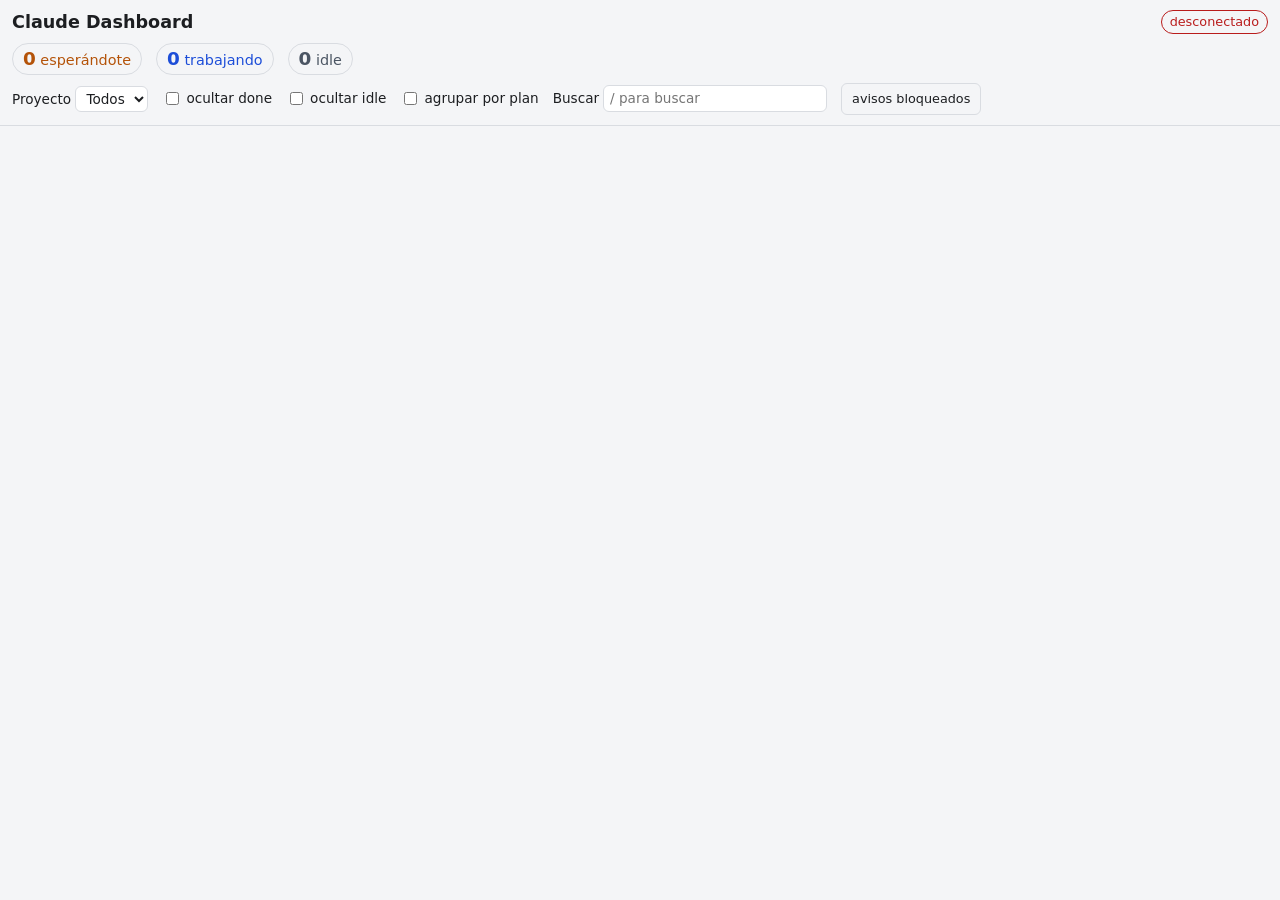
==== web/index.html @ 47f9d38d "feat(web): pregunta, errores, avance del plan, favicon con número, contadores filtro y rama" ====
<!doctype html>
<html lang="es">
<head>
  <meta charset="utf-8">
  <meta name="viewport" content="width=device-width, initial-scale=1">
  <meta name="color-scheme" content="light dark">
  <title>Claude Dashboard</title>
  <link rel="icon" href="data:image/svg+xml,%3Csvg xmlns=%27http://www.w3.org/2000/svg%27 viewBox=%270 0 16 16%27%3E%3Ccircle cx=%278%27 cy=%278%27 r=%277%27 fill=%27%23d97757%27/%3E%3C/svg%3E">
  <link rel="stylesheet" href="app.css">
</head>
<body>
  <header class="top">
    <div class="top-row">
      <h1>Claude Dashboard</h1>
      <span id="conn" class="conn conn-off" role="status" aria-live="polite">conectando…</span>
    </div>
    <div class="counters" aria-label="Resumen">
      <button type="button" id="c-waiting" class="counter c-waiting" aria-pressed="false" title="Filtrar por este estado"><b id="n-waiting">0</b> esperándote</button>
      <button type="button" id="c-busy" class="counter c-busy" aria-pressed="false" title="Filtrar por este estado"><b id="n-busy">0</b> trabajando</button>
      <button type="button" id="c-idle" class="counter c-idle" aria-pressed="false" title="Filtrar por este estado"><b id="n-idle">0</b> idle</button>
    </div>
    <div class="filters">
      <label>Proyecto
        <select id="f-project"><option value="">Todos</option></select>
      </label>
      <label class="check"><input type="checkbox" id="f-done"> ocultar done</label>
      <label class="check"><input type="checkbox" id="f-idle"> ocultar idle</label>
      <label class="check"><input type="checkbox" id="f-group"> agrupar por plan</label>
      <label class="search">Buscar
        <input type="search" id="f-search" placeholder="/ para buscar" autocomplete="off" spellcheck="false">
      </label>
      <button type="button" id="btn-notify" aria-pressed="false">activar avisos</button>
    </div>
  </header>
  <main>
    <p id="empty" class="empty" hidden>No hay sesiones para mostrar.</p>
    <section id="grid" class="grid" aria-label="Sesiones"></section>
  </main>
  <div id="timeline" class="overlay" hidden>
    <div class="panel" role="dialog" aria-modal="true" aria-labelledby="timeline-title">
      <div class="panel-head">
        <h2 id="timeline-title"></h2>
        <button type="button" id="timeline-close" aria-label="Cerrar (Esc)">✕</button>
      </div>
      <div id="timeline-body" class="panel-body"></div>
    </div>
  </div>
  <div id="phone" class="overlay" hidden>
    <div class="panel" role="dialog" aria-modal="true" aria-labelledby="phone-title">
      <div class="panel-head">
        <h2 id="phone-title">Abrir en el teléfono</h2>
        <button type="button" id="phone-close" aria-label="Cerrar (Esc)">✕</button>
      </div>
      <div id="phone-body" class="panel-body phone-body"></div>
    </div>
  </div>
  <script src="vendor/qrcode.js"></script>
  <script src="app.js"></script>
</body>
</html>
---- web/app.css ----
:root {
  --bg: #f4f5f7;
  --card: #ffffff;
  --fg: #1c1e21;
  --muted: #5f6672;
  --border: #d9dce1;
  --waiting: #b45309;
  --waiting-bg: #fef3c7;
  --busy: #1d4ed8;
  --busy-bg: #dbeafe;
  --idle: #4b5563;
  --idle-bg: #e5e7eb;
  --done: #166534;
  --done-bg: #dcfce7;
  --ok: #166534;
  --bad: #b91c1c;
}

@media (prefers-color-scheme: dark) {
  :root {
    --bg: #121418;
    --card: #1c1f26;
    --fg: #e6e8eb;
    --muted: #9aa2af;
    --border: #2f343e;
    --waiting: #fcd34d;
    --waiting-bg: #422006;
    --busy: #93c5fd;
    --busy-bg: #172554;
    --idle: #cbd5e1;
    --idle-bg: #2b303a;
    --done: #86efac;
    --done-bg: #052e16;
    --ok: #86efac;
    --bad: #fca5a5;
  }
}

* { box-sizing: border-box; }

body {
  margin: 0;
  background: var(--bg);
  color: var(--fg);
  font: 15px/1.4 system-ui, -apple-system, "Segoe UI", Roboto, sans-serif;
}

.top {
  position: sticky;
  top: 0;
  z-index: 1;
  padding: 10px 12px;
  background: var(--bg);
  border-bottom: 1px solid var(--border);
}

.top-row {
  display: flex;
  align-items: center;
  justify-content: space-between;
  gap: 8px;
}

h1 { margin: 0; font-size: 1.1rem; }

.conn {
  font-size: 0.8rem;
  padding: 2px 8px;
  border-radius: 999px;
  border: 1px solid currentColor;
}
.conn-on { color: var(--ok); }
.conn-off { color: var(--bad); }

.counters {
  display: flex;
  flex-wrap: wrap;
  gap: 6px 14px;
  margin: 8px 0;
  font-size: 0.9rem;
}
.counter b { font-size: 1.15rem; }
.c-waiting { color: var(--waiting); }
.c-busy { color: var(--busy); }
.c-idle { color: var(--idle); }

.filters {
  display: flex;
  flex-wrap: wrap;
  align-items: center;
  gap: 8px 14px;
  font-size: 0.85rem;
}
.filters select {
  font: inherit;
  color: var(--fg);
  background: var(--card);
  border: 1px solid var(--border);
  border-radius: 6px;
  padding: 3px 6px;
  max-width: 55vw;
}
.check { display: inline-flex; align-items: center; gap: 4px; }

main { padding: 12px; }

.empty { text-align: center; color: var(--muted); }

.grid {
  display: grid;
  grid-template-columns: repeat(auto-fill, minmax(min(100%, 320px), 1fr));
  gap: 12px;
}

.card {
  background: var(--card);
  border: 1px solid var(--border);
  border-left-width: 5px;
  border-radius: 8px;
  padding: 10px 12px;
  min-width: 0;
  display: flex;
  flex-direction: column;
  gap: 6px;
}
.card.s-waiting, .card.s-blocked { border-left-color: var(--waiting); }
.card.s-busy { border-left-color: var(--busy); }
.card.s-idle { border-left-color: var(--idle); }
.card.s-done { border-left-color: var(--done); }

.card-head {
  display: flex;
  align-items: flex-start;
  justify-content: space-between;
  gap: 8px;
}

.title {
  font-weight: 600;
  overflow-wrap: anywhere;
}

.badge {
  flex: none;
  font-size: 0.75rem;
  font-weight: 600;
  padding: 2px 8px;
  border-radius: 999px;
  white-space: nowrap;
}
.badge.s-waiting, .badge.s-blocked { color: var(--waiting); background: var(--waiting-bg); }
.badge.s-busy { color: var(--busy); background: var(--busy-bg); }
.badge.s-idle { color: var(--idle); background: var(--idle-bg); }
.badge.s-done { color: var(--done); background: var(--done-bg); }

.meta {
  display: flex;
  flex-wrap: wrap;
  gap: 2px 10px;
  font-size: 0.8rem;
  color: var(--muted);
}
.meta span { overflow-wrap: anywhere; }

.waiting-for {
  font-size: 0.85rem;
  font-weight: 600;
  color: var(--waiting);
}

.prompt {
  margin: 0;
  font-size: 0.9rem;
  overflow-wrap: anywhere;
  white-space: pre-wrap;
  display: -webkit-box;
  -webkit-line-clamp: 2;
  line-clamp: 2;
  -webkit-box-orient: vertical;
  overflow: hidden;
  cursor: pointer;
}
.prompt.open {
  display: block;
  -webkit-line-clamp: unset;
  line-clamp: unset;
  max-height: 40vh;
  overflow: auto;
}

.action {
  font-size: 0.8rem;
  color: var(--muted);
  font-family: ui-monospace, SFMono-Regular, Menlo, Consolas, monospace;
  overflow-wrap: anywhere;
}

.card-foot {
  display: flex;
  gap: 8px;
  margin-top: auto;
}

button {
  font: inherit;
  font-size: 0.8rem;
  color: var(--fg);
  background: transparent;
  border: 1px solid var(--border);
  border-radius: 6px;
  padding: 4px 10px;
  cursor: pointer;
  min-height: 32px;
}
button:hover { background: var(--idle-bg); }
button:focus-visible, select:focus-visible, input:focus-visible {
  outline: 2px solid var(--busy);
  outline-offset: 1px;
}

@media (max-width: 400px) {
  main { padding: 8px; }
  .top { padding: 8px; }
}

/* ---- PLAN-002 ---- */
:root { --stale: #92400e; --stale-bg: #ffedd5; --overlay: rgba(0, 0, 0, 0.5); }
@media (prefers-color-scheme: dark) {
  :root { --stale: #fdba74; --stale-bg: #431407; --overlay: rgba(0, 0, 0, 0.7); }
}

.badge.stale { align-self: flex-start; color: var(--stale); background: var(--stale-bg); white-space: normal; }
.orq {
  font-size: 0.8rem;
  font-weight: 600;
  color: var(--busy);
  overflow-wrap: anywhere;
}
.tokens {
  font-size: 0.8rem;
  color: var(--muted);
  overflow-wrap: anywhere;
}
.card { cursor: pointer; }

.groups { display: flex; flex-direction: column; gap: 16px; }
.group-head {
  display: flex;
  flex-wrap: wrap;
  align-items: baseline;
  gap: 4px 10px;
  margin: 0 0 8px;
  font-size: 1rem;
}
.group-count { font-size: 0.8rem; font-weight: 400; color: var(--muted); }

.overlay {
  position: fixed;
  inset: 0;
  z-index: 10;
  display: flex;
  justify-content: center;
  align-items: flex-start;
  padding: 5vh 8px;
  background: var(--overlay);
}
.overlay[hidden] { display: none; }
.panel {
  width: 100%;
  max-width: 720px;
  max-height: 90vh;
  display: flex;
  flex-direction: column;
  background: var(--card);
  border: 1px solid var(--border);
  border-radius: 8px;
  min-width: 0;
}
.panel-head {
  display: flex;
  justify-content: space-between;
  align-items: flex-start;
  gap: 8px;
  padding: 10px 12px;
  border-bottom: 1px solid var(--border);
}
.panel-head h2 { margin: 0; font-size: 1rem; overflow-wrap: anywhere; }
.panel-body { padding: 10px 12px; overflow: auto; }
.events { list-style: none; margin: 0; padding: 0; display: flex; flex-direction: column; gap: 8px; }
.ev { display: flex; flex-wrap: wrap; gap: 2px 8px; font-size: 0.85rem; min-width: 0; }
.ev-at, .ev-kind { color: var(--muted); font-size: 0.75rem; }
.ev-kind { text-transform: uppercase; letter-spacing: 0.03em; }
.ev-text { flex-basis: 100%; white-space: pre-wrap; overflow-wrap: anywhere; max-height: 30vh; overflow: auto; }
.ev-tool .ev-text { font-family: ui-monospace, SFMono-Regular, Menlo, Consolas, monospace; font-size: 0.8rem; }
.ev-prompt .ev-text { font-weight: 600; }

/* ---- PLAN-003 ---- */
:root { --warn: #b91c1c; --warn-bg: #fee2e2; }
@media (prefers-color-scheme: dark) {
  :root { --warn: #fca5a5; --warn-bg: #450a0a; }
}
.context { font-size: 0.8rem; color: var(--muted); overflow-wrap: anywhere; }
.context.warn { color: var(--warn); background: var(--warn-bg); font-weight: 600; padding: 2px 8px; border-radius: 6px; }
.badge.rate { align-self: flex-start; color: var(--warn); background: var(--warn-bg); }
.group-tokens { font-size: 0.8rem; font-weight: 400; color: var(--muted); }
.old-done { margin-top: 12px; min-width: 0; }
.old-toggle { width: 100%; text-align: left; white-space: normal; margin-bottom: 8px; }
.search { display: inline-flex; align-items: center; gap: 4px; }
.search input {
  font: inherit;
  color: var(--fg);
  background: var(--card);
  border: 1px solid var(--border);
  border-radius: 6px;
  padding: 3px 6px;
  width: 14rem;
  max-width: 55vw;
}

/* ---- PLAN-004 ---- */
.remote-hint, .resume-warn { font-size: 0.8rem; color: var(--muted); overflow-wrap: anywhere; }
.card-foot { flex-wrap: wrap; }
.phone-body { display: flex; flex-direction: column; align-items: center; gap: 10px; min-width: 0; }
/* el QR necesita fondo claro siempre (también en modo oscuro) para que lo lea la cámara */
.qr { background: #ffffff; width: min(100%, 320px); height: auto; aspect-ratio: 1; image-rendering: pixelated; border-radius: 4px; }
.phone-help { margin: 0; font-size: 0.85rem; color: var(--muted); text-align: center; }
.phone-link { max-width: 100%; overflow-wrap: anywhere; text-align: center; color: var(--busy); font-size: 0.85rem; }

/* ---- PLAN-005 ---- */
button.counter {
  font-size: 0.9rem;
  padding: 2px 10px;
  border-radius: 999px;
  background: transparent;
}
button.counter[aria-pressed="true"] { background: var(--idle-bg); border-color: currentColor; font-weight: 700; }
.branch {
  font-family: ui-monospace, SFMono-Regular, Menlo, Consolas, monospace;
  font-size: 0.75rem;
  color: var(--muted);
  overflow: hidden;
  text-overflow: ellipsis;
  white-space: nowrap;
  max-width: 100%;
}
.badge.errors { align-self: flex-start; color: var(--warn); background: var(--warn-bg); white-space: normal; }
.ask { display: flex; flex-wrap: wrap; gap: 2px 6px; font-size: 0.85rem; overflow-wrap: anywhere; min-width: 0; }
.ask-label { font-weight: 600; }
.ask-text { white-space: pre-wrap; max-height: 12em; overflow: auto; min-width: 0; }
.ask-big { color: var(--waiting); background: var(--waiting-bg); padding: 6px 8px; border-radius: 6px; font-size: 0.9rem; }
.ask-small { color: var(--muted); font-size: 0.8rem; }
.ask-small .ask-text { max-height: 4.5em; }
.ask-more { font-weight: 600; flex-basis: 100%; }
.progress { height: 8px; border-radius: 999px; background: var(--idle-bg); overflow: hidden; margin: 0 0 10px; }
.progress-fill { height: 100%; background: var(--done); }
.group-head { overflow-wrap: anywhere; }
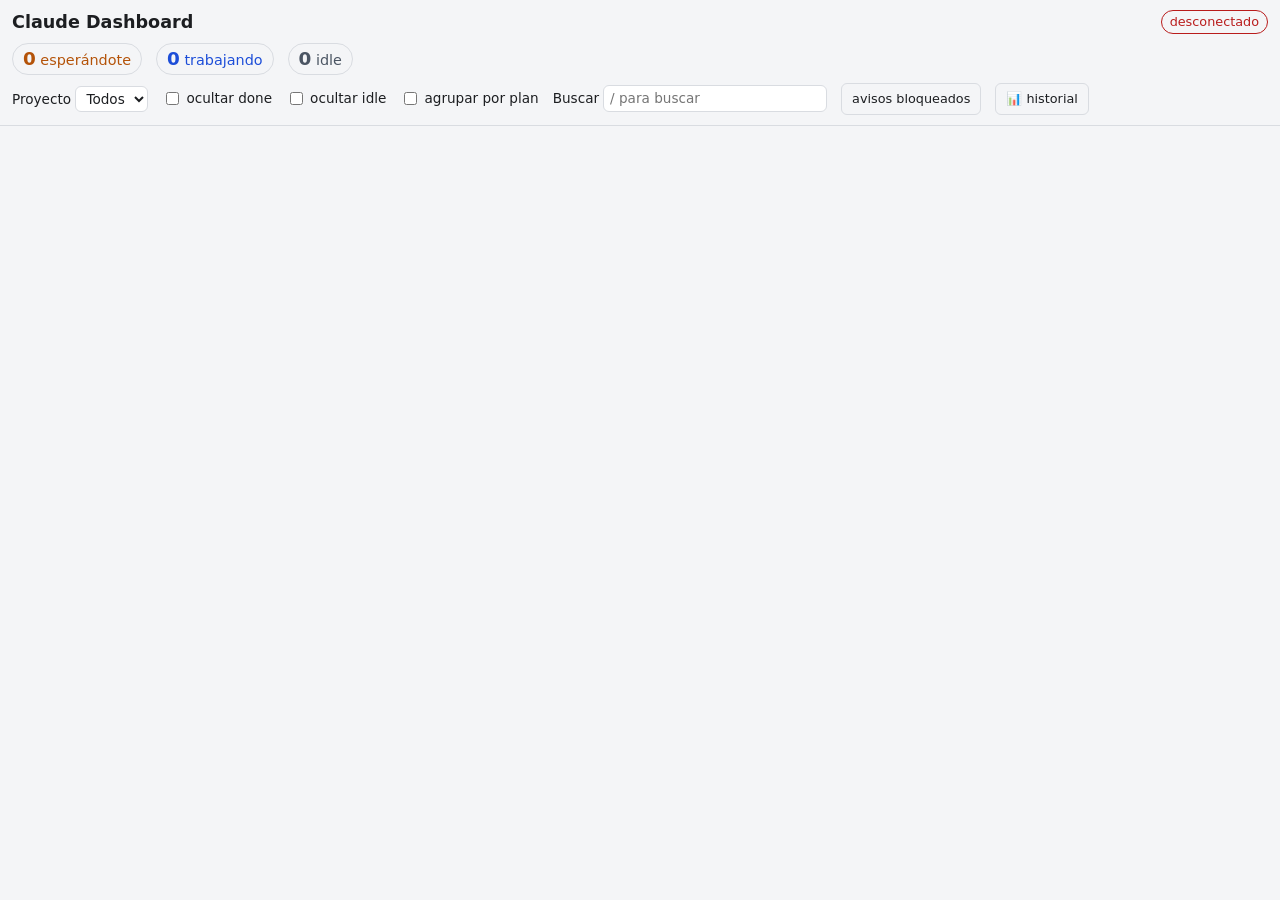
==== commit ccd27d5b: "feat(web): panel de historial de tokens por día y (N sin mergear) en el encabezado del plan" ====
--- a/web/index.html
+++ b/web/index.html
@@ -30,12 +30,22 @@
         <input type="search" id="f-search" placeholder="/ para buscar" autocomplete="off" spellcheck="false">
       </label>
       <button type="button" id="btn-notify" aria-pressed="false">activar avisos</button>
+      <button type="button" id="btn-history">📊 historial</button>
     </div>
   </header>
   <main>
     <p id="empty" class="empty" hidden>No hay sesiones para mostrar.</p>
     <section id="grid" class="grid" aria-label="Sesiones"></section>
   </main>
+  <div id="history" class="overlay" hidden>
+    <div class="panel" role="dialog" aria-modal="true" aria-labelledby="history-title">
+      <div class="panel-head">
+        <h2 id="history-title">Historial de tokens (30 días)</h2>
+        <button type="button" id="history-close" aria-label="Cerrar (Esc)">✕</button>
+      </div>
+      <div id="history-body" class="panel-body"></div>
+    </div>
+  </div>
   <div id="timeline" class="overlay" hidden>
     <div class="panel" role="dialog" aria-modal="true" aria-labelledby="timeline-title">
       <div class="panel-head">
--- a/web/app.css
+++ b/web/app.css
@@ -354,3 +354,24 @@
 .progress { height: 8px; border-radius: 999px; background: var(--idle-bg); overflow: hidden; margin: 0 0 10px; }
 .progress-fill { height: 100%; background: var(--done); }
 .group-head { overflow-wrap: anywhere; }
+
+/* ---- PLAN-006: historial ---- */
+.hist-chart { display: flex; align-items: stretch; gap: 2px; height: 120px; border-bottom: 1px solid var(--border); }
+.hist-bar {
+  flex: 1 1 0; min-width: 0; padding: 0; margin: 0; border: 0; background: transparent;
+  display: flex; align-items: flex-end; cursor: pointer; border-radius: 2px 2px 0 0;
+}
+.hist-fill { display: block; width: 100%; background: var(--muted); border-radius: 2px 2px 0 0; }
+.hist-bar:hover .hist-fill, .hist-bar:focus-visible .hist-fill { opacity: 0.75; }
+.hist-bar.today { border-bottom: 3px solid var(--fg); }
+.hist-bar.selected { background: var(--border); }
+.hist-bar.selected .hist-fill { background: var(--fg); }
+.hist-bar:focus-visible { outline: 2px solid currentColor; outline-offset: 1px; }
+.hist-totals { font-size: 0.85rem; overflow-wrap: anywhere; }
+.hist-tables { display: flex; flex-wrap: wrap; gap: 12px; }
+.hist-table { flex: 1 1 260px; min-width: 0; }
+.hist-table h3 { margin: 0 0 4px; font-size: 0.9rem; }
+.hist-table table { width: 100%; border-collapse: collapse; font-size: 0.8rem; table-layout: fixed; }
+.hist-table th, .hist-table td { text-align: left; padding: 2px 4px; border-bottom: 1px solid var(--border); }
+.hist-table td.num, .hist-table th:not(:first-child) { text-align: right; }
+.hist-name { overflow-wrap: anywhere; }
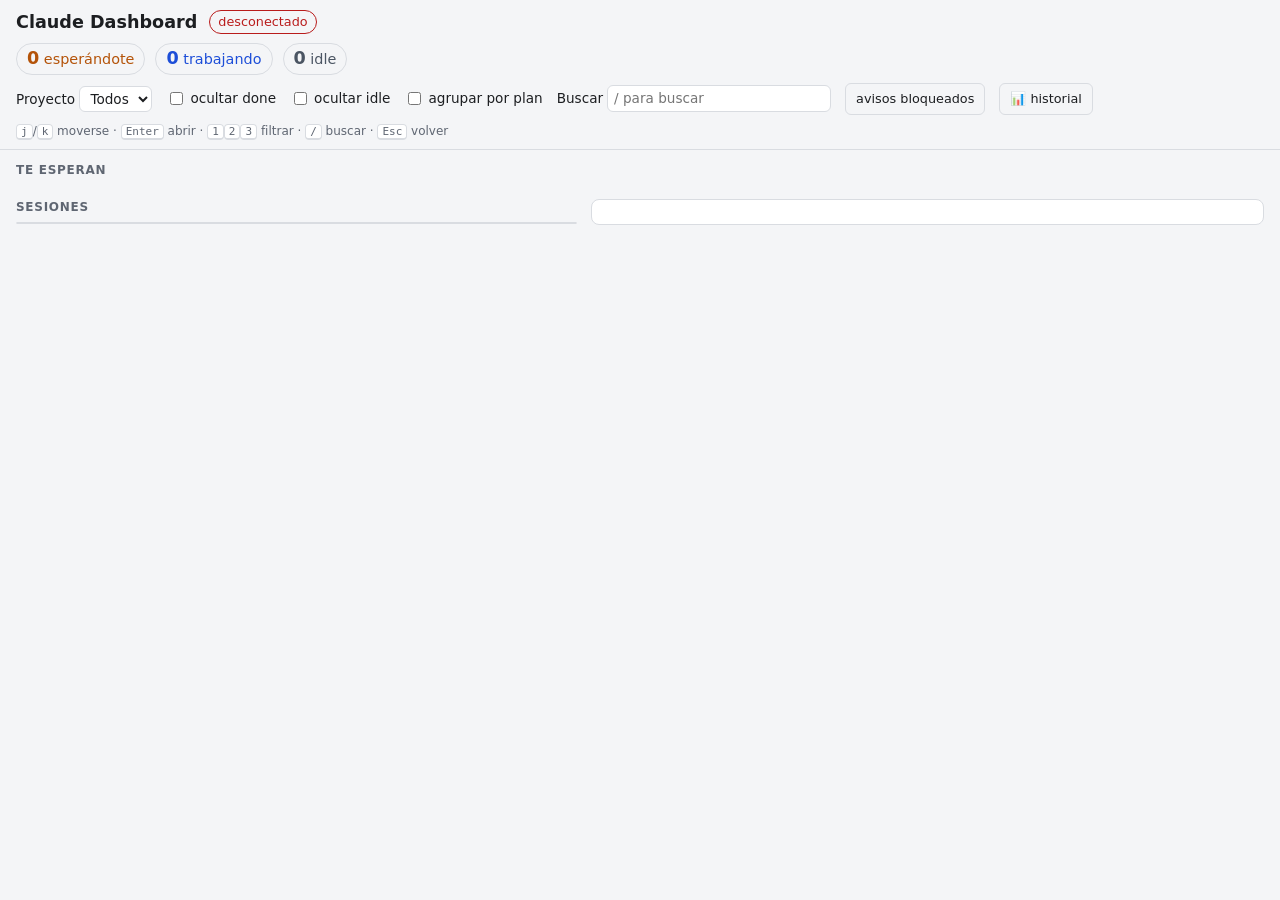
==== commit 015f794f: "feat(web): interfaz tipo bandeja con franja, lista compacta, detalle y abandonadas" ====
--- a/web/index.html
+++ b/web/index.html
@@ -15,9 +15,10 @@
       <span id="conn" class="conn conn-off" role="status" aria-live="polite">conectando…</span>
     </div>
     <div class="counters" aria-label="Resumen">
-      <button type="button" id="c-waiting" class="counter c-waiting" aria-pressed="false" title="Filtrar por este estado"><b id="n-waiting">0</b> esperándote</button>
-      <button type="button" id="c-busy" class="counter c-busy" aria-pressed="false" title="Filtrar por este estado"><b id="n-busy">0</b> trabajando</button>
-      <button type="button" id="c-idle" class="counter c-idle" aria-pressed="false" title="Filtrar por este estado"><b id="n-idle">0</b> idle</button>
+      <button type="button" id="c-waiting" class="counter c-waiting" aria-pressed="false" title="Filtrar por este estado (1)"><b id="n-waiting">0</b> esperándote</button>
+      <button type="button" id="c-busy" class="counter c-busy" aria-pressed="false" title="Filtrar por este estado (2)"><b id="n-busy">0</b> trabajando</button>
+      <button type="button" id="c-idle" class="counter c-idle" aria-pressed="false" title="Filtrar por este estado (3)"><b id="n-idle">0</b> idle</button>
+      <span id="today" class="today" hidden></span>
     </div>
     <div class="filters">
       <label>Proyecto
@@ -31,11 +32,22 @@
       </label>
       <button type="button" id="btn-notify" aria-pressed="false">activar avisos</button>
       <button type="button" id="btn-history">📊 historial</button>
+      <span class="kbd-hint"><kbd>j</kbd>/<kbd>k</kbd> moverse · <kbd>Enter</kbd> abrir · <kbd>1</kbd><kbd>2</kbd><kbd>3</kbd> filtrar · <kbd>/</kbd> buscar · <kbd>Esc</kbd> volver</span>
     </div>
   </header>
   <main>
+    <section class="inbox" aria-labelledby="inbox-title">
+      <h2 id="inbox-title">Te esperan</h2>
+      <div id="inbox-items" class="inbox-items"></div>
+    </section>
     <p id="empty" class="empty" hidden>No hay sesiones para mostrar.</p>
-    <section id="grid" class="grid" aria-label="Sesiones"></section>
+    <div class="split">
+      <section class="list" aria-labelledby="list-title">
+        <h2 id="list-title">Sesiones</h2>
+        <div id="rows" class="rows" role="listbox" aria-label="Sesiones"></div>
+      </section>
+      <aside id="detail" class="detail" aria-live="polite" aria-label="Detalle de la sesión"></aside>
+    </div>
   </main>
   <div id="history" class="overlay" hidden>
     <div class="panel" role="dialog" aria-modal="true" aria-labelledby="history-title">
@@ -46,24 +58,6 @@
       <div id="history-body" class="panel-body"></div>
     </div>
   </div>
-  <div id="timeline" class="overlay" hidden>
-    <div class="panel" role="dialog" aria-modal="true" aria-labelledby="timeline-title">
-      <div class="panel-head">
-        <h2 id="timeline-title"></h2>
-        <button type="button" id="timeline-close" aria-label="Cerrar (Esc)">✕</button>
-      </div>
-      <div id="timeline-body" class="panel-body"></div>
-    </div>
-  </div>
-  <div id="phone" class="overlay" hidden>
-    <div class="panel" role="dialog" aria-modal="true" aria-labelledby="phone-title">
-      <div class="panel-head">
-        <h2 id="phone-title">Abrir en el teléfono</h2>
-        <button type="button" id="phone-close" aria-label="Cerrar (Esc)">✕</button>
-      </div>
-      <div id="phone-body" class="panel-body phone-body"></div>
-    </div>
-  </div>
   <script src="vendor/qrcode.js"></script>
   <script src="app.js"></script>
 </body>
--- a/web/app.css
+++ b/web/app.css
@@ -4,6 +4,8 @@
   --fg: #1c1e21;
   --muted: #5f6672;
   --border: #d9dce1;
+  --hover: #eef0f4;
+  --accent: #c2410c;
   --waiting: #b45309;
   --waiting-bg: #fef3c7;
   --busy: #1d4ed8;
@@ -14,6 +16,12 @@
   --done-bg: #dcfce7;
   --ok: #166534;
   --bad: #b91c1c;
+  --warn: #b91c1c;
+  --warn-bg: #fee2e2;
+  --stale: #92400e;
+  --stale-bg: #ffedd5;
+  --overlay: rgba(0, 0, 0, 0.5);
+  --mono: ui-monospace, SFMono-Regular, Menlo, Consolas, monospace;
 }
 
 @media (prefers-color-scheme: dark) {
@@ -23,6 +31,8 @@
     --fg: #e6e8eb;
     --muted: #9aa2af;
     --border: #2f343e;
+    --hover: #242833;
+    --accent: #fb923c;
     --waiting: #fcd34d;
     --waiting-bg: #422006;
     --busy: #93c5fd;
@@ -33,6 +43,11 @@
     --done-bg: #052e16;
     --ok: #86efac;
     --bad: #fca5a5;
+    --warn: #fca5a5;
+    --warn-bg: #450a0a;
+    --stale: #fdba74;
+    --stale-bg: #431407;
+    --overlay: rgba(0, 0, 0, 0.7);
   }
 }
 
@@ -42,55 +57,31 @@
   margin: 0;
   background: var(--bg);
   color: var(--fg);
-  font: 15px/1.4 system-ui, -apple-system, "Segoe UI", Roboto, sans-serif;
-}
-
+  font: 14px/1.4 system-ui, -apple-system, "Segoe UI", Roboto, sans-serif;
+}
+
+/* ---- encabezado ---- */
 .top {
-  position: sticky;
-  top: 0;
-  z-index: 1;
-  padding: 10px 12px;
+  padding: 10px 16px;
   background: var(--bg);
   border-bottom: 1px solid var(--border);
 }
-
-.top-row {
-  display: flex;
-  align-items: center;
-  justify-content: space-between;
-  gap: 8px;
-}
-
+.top-row { display: flex; align-items: center; gap: 12px; }
 h1 { margin: 0; font-size: 1.1rem; }
-
-.conn {
-  font-size: 0.8rem;
-  padding: 2px 8px;
-  border-radius: 999px;
-  border: 1px solid currentColor;
-}
+.conn { font-size: 0.8rem; padding: 2px 8px; border-radius: 999px; border: 1px solid currentColor; }
 .conn-on { color: var(--ok); }
 .conn-off { color: var(--bad); }
 
-.counters {
-  display: flex;
-  flex-wrap: wrap;
-  gap: 6px 14px;
-  margin: 8px 0;
-  font-size: 0.9rem;
-}
-.counter b { font-size: 1.15rem; }
+.counters { display: flex; flex-wrap: wrap; align-items: center; gap: 6px 10px; margin: 8px 0; font-size: 0.9rem; }
+.counter b { font-size: 1.1rem; }
 .c-waiting { color: var(--waiting); }
 .c-busy { color: var(--busy); }
 .c-idle { color: var(--idle); }
-
-.filters {
-  display: flex;
-  flex-wrap: wrap;
-  align-items: center;
-  gap: 8px 14px;
-  font-size: 0.85rem;
-}
+.today { color: var(--muted); font-size: 0.85rem; }
+.today b { color: var(--fg); }
+.num { font-variant-numeric: tabular-nums; }
+
+.filters { display: flex; flex-wrap: wrap; align-items: center; gap: 8px 14px; font-size: 0.85rem; }
 .filters select {
   font: inherit;
   color: var(--fg);
@@ -101,105 +92,28 @@
   max-width: 55vw;
 }
 .check { display: inline-flex; align-items: center; gap: 4px; }
-
-main { padding: 12px; }
-
-.empty { text-align: center; color: var(--muted); }
-
-.grid {
-  display: grid;
-  grid-template-columns: repeat(auto-fill, minmax(min(100%, 320px), 1fr));
-  gap: 12px;
-}
-
-.card {
-  background: var(--card);
-  border: 1px solid var(--border);
-  border-left-width: 5px;
-  border-radius: 8px;
-  padding: 10px 12px;
-  min-width: 0;
-  display: flex;
-  flex-direction: column;
-  gap: 6px;
-}
-.card.s-waiting, .card.s-blocked { border-left-color: var(--waiting); }
-.card.s-busy { border-left-color: var(--busy); }
-.card.s-idle { border-left-color: var(--idle); }
-.card.s-done { border-left-color: var(--done); }
-
-.card-head {
-  display: flex;
-  align-items: flex-start;
-  justify-content: space-between;
-  gap: 8px;
-}
-
-.title {
-  font-weight: 600;
-  overflow-wrap: anywhere;
-}
-
-.badge {
-  flex: none;
-  font-size: 0.75rem;
-  font-weight: 600;
-  padding: 2px 8px;
-  border-radius: 999px;
-  white-space: nowrap;
-}
-.badge.s-waiting, .badge.s-blocked { color: var(--waiting); background: var(--waiting-bg); }
-.badge.s-busy { color: var(--busy); background: var(--busy-bg); }
-.badge.s-idle { color: var(--idle); background: var(--idle-bg); }
-.badge.s-done { color: var(--done); background: var(--done-bg); }
-
-.meta {
-  display: flex;
-  flex-wrap: wrap;
-  gap: 2px 10px;
-  font-size: 0.8rem;
+.search { display: inline-flex; align-items: center; gap: 4px; }
+.search input {
+  font: inherit;
+  color: var(--fg);
+  background: var(--card);
+  border: 1px solid var(--border);
+  border-radius: 6px;
+  padding: 3px 6px;
+  width: 14rem;
+  max-width: 55vw;
+}
+kbd {
+  font-family: var(--mono);
+  font-size: 11px;
+  border: 1px solid var(--border);
+  border-bottom-width: 2px;
+  border-radius: 4px;
+  padding: 0 4px;
+  background: var(--card);
   color: var(--muted);
 }
-.meta span { overflow-wrap: anywhere; }
-
-.waiting-for {
-  font-size: 0.85rem;
-  font-weight: 600;
-  color: var(--waiting);
-}
-
-.prompt {
-  margin: 0;
-  font-size: 0.9rem;
-  overflow-wrap: anywhere;
-  white-space: pre-wrap;
-  display: -webkit-box;
-  -webkit-line-clamp: 2;
-  line-clamp: 2;
-  -webkit-box-orient: vertical;
-  overflow: hidden;
-  cursor: pointer;
-}
-.prompt.open {
-  display: block;
-  -webkit-line-clamp: unset;
-  line-clamp: unset;
-  max-height: 40vh;
-  overflow: auto;
-}
-
-.action {
-  font-size: 0.8rem;
-  color: var(--muted);
-  font-family: ui-monospace, SFMono-Regular, Menlo, Consolas, monospace;
-  overflow-wrap: anywhere;
-}
-
-.card-foot {
-  display: flex;
-  gap: 8px;
-  margin-top: auto;
-}
+.kbd-hint { color: var(--muted); font-size: 0.75rem; }
 
 button {
   font: inherit;
@@ -212,150 +126,177 @@
   cursor: pointer;
   min-height: 32px;
 }
-button:hover { background: var(--idle-bg); }
-button:focus-visible, select:focus-visible, input:focus-visible {
-  outline: 2px solid var(--busy);
+button:hover { background: var(--hover); }
+button:focus-visible, select:focus-visible, input:focus-visible, a:focus-visible {
+  outline: 2px solid var(--accent);
   outline-offset: 1px;
 }
-
-@media (max-width: 400px) {
-  main { padding: 8px; }
-  .top { padding: 8px; }
-}
-
-/* ---- PLAN-002 ---- */
-:root { --stale: #92400e; --stale-bg: #ffedd5; --overlay: rgba(0, 0, 0, 0.5); }
-@media (prefers-color-scheme: dark) {
-  :root { --stale: #fdba74; --stale-bg: #431407; --overlay: rgba(0, 0, 0, 0.7); }
-}
-
-.badge.stale { align-self: flex-start; color: var(--stale); background: var(--stale-bg); white-space: normal; }
-.orq {
-  font-size: 0.8rem;
-  font-weight: 600;
-  color: var(--busy);
-  overflow-wrap: anywhere;
-}
-.tokens {
-  font-size: 0.8rem;
-  color: var(--muted);
-  overflow-wrap: anywhere;
-}
-.card { cursor: pointer; }
-
-.groups { display: flex; flex-direction: column; gap: 16px; }
-.group-head {
-  display: flex;
-  flex-wrap: wrap;
-  align-items: baseline;
-  gap: 4px 10px;
-  margin: 0 0 8px;
-  font-size: 1rem;
-}
-.group-count { font-size: 0.8rem; font-weight: 400; color: var(--muted); }
-
-.overlay {
-  position: fixed;
-  inset: 0;
-  z-index: 10;
-  display: flex;
-  justify-content: center;
-  align-items: flex-start;
-  padding: 5vh 8px;
-  background: var(--overlay);
-}
-.overlay[hidden] { display: none; }
-.panel {
+button.counter { font-size: 0.9rem; padding: 2px 10px; border-radius: 999px; }
+button.counter[aria-pressed="true"] { background: var(--idle-bg); border-color: currentColor; font-weight: 700; }
+
+main { padding: 12px 16px 24px; display: grid; gap: 14px; }
+.empty { text-align: center; color: var(--muted); margin: 0; }
+h2 { margin: 0 0 6px; font-size: 0.75rem; text-transform: uppercase; letter-spacing: 0.06em; color: var(--muted); font-weight: 600; }
+
+/* ---- franja "Te esperan" ---- */
+.inbox-items { display: grid; grid-template-columns: repeat(auto-fit, minmax(min(100%, 300px), 1fr)); gap: 10px; align-items: start; }
+.ask-card {
+  background: var(--card);
+  border: 1px solid var(--border);
+  border-left: 4px solid var(--waiting);
+  border-radius: 8px;
+  padding: 8px 12px;
+  display: grid;
+  gap: 4px;
+  min-width: 0;
+}
+.ask-card header { display: flex; gap: 8px; align-items: baseline; }
+.ask-card header strong { flex: 1; min-width: 0; overflow-wrap: anywhere; }
+.ask-q { background: var(--waiting-bg); color: var(--waiting); border-radius: 6px; padding: 5px 9px; overflow-wrap: anywhere; max-height: 7em; overflow: auto; }
+.ask-q .lbl { font-weight: 700; margin-right: 4px; }
+.ask-actions { display: flex; flex-wrap: wrap; gap: 6px; }
+.inbox-empty { color: var(--muted); margin: 0; padding: 4px 0; }
+.help { color: var(--muted); font-size: 0.75rem; overflow-wrap: anywhere; }
+
+/* ---- lista + detalle ---- */
+.split { display: grid; grid-template-columns: minmax(0, 5fr) minmax(0, 6fr); gap: 14px; align-items: start; }
+.list { min-width: 0; }
+.rows { background: var(--card); border: 1px solid var(--border); border-radius: 8px; overflow: hidden; }
+
+.group-h { display: grid; gap: 3px; padding: 6px 12px 5px; background: var(--bg); border-top: 1px solid var(--border); font-size: 0.75rem; color: var(--muted); overflow-wrap: anywhere; }
+.group-h:first-child { border-top: 0; }
+.group-h strong { color: var(--fg); font-size: 0.8rem; }
+.bar { height: 4px; background: var(--idle-bg); border-radius: 2px; overflow: hidden; }
+.bar > i { display: block; height: 100%; background: var(--done); }
+.bar > i.warn { background: var(--bad); }
+
+.row {
+  display: grid;
+  grid-template-columns: 10px minmax(0, 1fr) auto;
+  gap: 2px 10px;
+  align-items: start;
   width: 100%;
-  max-width: 720px;
-  max-height: 90vh;
-  display: flex;
-  flex-direction: column;
+  min-height: 0;
+  padding: 6px 12px;
+  text-align: left;
+  background: none;
+  border: 0;
+  border-top: 1px solid var(--border);
+  border-radius: 0;
+}
+.group-h + .row, .rows > .row:first-child { border-top: 0; }
+.row:hover { background: var(--hover); }
+.row[aria-selected="true"] { background: var(--hover); box-shadow: inset 3px 0 0 var(--accent); }
+.row:focus-visible { outline-offset: -2px; }
+.dot { width: 10px; height: 10px; border-radius: 50%; margin-top: 4px; }
+.d-waiting, .d-blocked { background: var(--waiting); }
+.d-busy { background: var(--busy); animation: pulse 1.6s ease-in-out infinite; }
+.d-idle { background: var(--idle-bg); border: 2px solid var(--idle); }
+.d-done { background: var(--done); }
+@keyframes pulse { 50% { opacity: 0.35; } }
+@media (prefers-reduced-motion: reduce) { .d-busy { animation: none; } }
+
+.row-main { min-width: 0; display: grid; gap: 1px; }
+.row-title { font-weight: 600; white-space: nowrap; overflow: hidden; text-overflow: ellipsis; }
+.row-sub { color: var(--muted); font-size: 0.78rem; white-space: nowrap; overflow: hidden; text-overflow: ellipsis; }
+.row-side { display: grid; justify-items: end; gap: 1px; color: var(--muted); font-size: 0.75rem; white-space: nowrap; }
+.row-st { font-weight: 600; }
+.st-waiting, .st-blocked { color: var(--waiting); }
+.st-busy { color: var(--busy); }
+.st-idle { color: var(--idle); }
+.st-done { color: var(--done); }
+.ctx { width: 54px; }
+
+.chips { display: flex; flex-wrap: wrap; gap: 4px; }
+.chip { font-size: 0.72rem; line-height: 1.5; padding: 0 6px; border-radius: 4px; background: var(--idle-bg); color: var(--idle); white-space: nowrap; max-width: 100%; overflow: hidden; text-overflow: ellipsis; }
+.chip.err { background: var(--warn-bg); color: var(--warn); font-weight: 600; }
+.chip.warn { background: var(--stale-bg); color: var(--stale); }
+
+.fold { border-top: 1px solid var(--border); }
+.fold-toggle { width: 100%; text-align: left; white-space: normal; border: 0; border-radius: 0; background: var(--bg); color: var(--muted); padding: 8px 12px; }
+.fold .row { opacity: 0.75; }
+.group-tokens { font-weight: 400; }
+
+/* ---- detalle ---- */
+.detail {
+  position: sticky;
+  top: 12px;
+  max-height: calc(100vh - 24px);
+  overflow: auto;
   background: var(--card);
   border: 1px solid var(--border);
   border-radius: 8px;
+  padding: 12px 14px;
+  display: grid;
+  gap: 10px;
   min-width: 0;
-}
-.panel-head {
-  display: flex;
-  justify-content: space-between;
-  align-items: flex-start;
-  gap: 8px;
-  padding: 10px 12px;
-  border-bottom: 1px solid var(--border);
-}
-.panel-head h2 { margin: 0; font-size: 1rem; overflow-wrap: anywhere; }
-.panel-body { padding: 10px 12px; overflow: auto; }
-.events { list-style: none; margin: 0; padding: 0; display: flex; flex-direction: column; gap: 8px; }
-.ev { display: flex; flex-wrap: wrap; gap: 2px 8px; font-size: 0.85rem; min-width: 0; }
-.ev-at, .ev-kind { color: var(--muted); font-size: 0.75rem; }
-.ev-kind { text-transform: uppercase; letter-spacing: 0.03em; }
-.ev-text { flex-basis: 100%; white-space: pre-wrap; overflow-wrap: anywhere; max-height: 30vh; overflow: auto; }
-.ev-tool .ev-text { font-family: ui-monospace, SFMono-Regular, Menlo, Consolas, monospace; font-size: 0.8rem; }
-.ev-prompt .ev-text { font-weight: 600; }
-
-/* ---- PLAN-003 ---- */
-:root { --warn: #b91c1c; --warn-bg: #fee2e2; }
-@media (prefers-color-scheme: dark) {
-  :root { --warn: #fca5a5; --warn-bg: #450a0a; }
-}
-.context { font-size: 0.8rem; color: var(--muted); overflow-wrap: anywhere; }
+  align-content: start;
+}
+.detail-head { display: flex; gap: 10px; align-items: flex-start; }
+.detail-head h3 { margin: 0; font-size: 1.05rem; flex: 1; min-width: 0; overflow-wrap: anywhere; }
+.pill { font-size: 0.75rem; font-weight: 600; border-radius: 999px; padding: 2px 9px; white-space: nowrap; }
+.pill.s-waiting, .pill.s-blocked { color: var(--waiting); background: var(--waiting-bg); }
+.pill.s-busy { color: var(--busy); background: var(--busy-bg); }
+.pill.s-idle { color: var(--idle); background: var(--idle-bg); }
+.pill.s-done { color: var(--done); background: var(--done-bg); }
+.meta { display: flex; flex-wrap: wrap; gap: 2px 10px; font-size: 0.8rem; color: var(--muted); }
+.meta span { overflow-wrap: anywhere; }
+.branch { font-family: var(--mono); font-size: 0.75rem; color: var(--muted); overflow: hidden; text-overflow: ellipsis; white-space: nowrap; max-width: 100%; }
+.orq { font-size: 0.8rem; font-weight: 600; color: var(--busy); overflow-wrap: anywhere; }
+.waiting-for { font-size: 0.85rem; font-weight: 600; color: var(--waiting); overflow-wrap: anywhere; }
+.tokens, .context { font-size: 0.8rem; color: var(--muted); overflow-wrap: anywhere; }
 .context.warn { color: var(--warn); background: var(--warn-bg); font-weight: 600; padding: 2px 8px; border-radius: 6px; }
-.badge.rate { align-self: flex-start; color: var(--warn); background: var(--warn-bg); }
-.group-tokens { font-size: 0.8rem; font-weight: 400; color: var(--muted); }
-.old-done { margin-top: 12px; min-width: 0; }
-.old-toggle { width: 100%; text-align: left; white-space: normal; margin-bottom: 8px; }
-.search { display: inline-flex; align-items: center; gap: 4px; }
-.search input {
-  font: inherit;
-  color: var(--fg);
-  background: var(--card);
-  border: 1px solid var(--border);
-  border-radius: 6px;
-  padding: 3px 6px;
-  width: 14rem;
-  max-width: 55vw;
-}
-
-/* ---- PLAN-004 ---- */
-.remote-hint, .resume-warn { font-size: 0.8rem; color: var(--muted); overflow-wrap: anywhere; }
-.card-foot { flex-wrap: wrap; }
-.phone-body { display: flex; flex-direction: column; align-items: center; gap: 10px; min-width: 0; }
-/* el QR necesita fondo claro siempre (también en modo oscuro) para que lo lea la cámara */
-.qr { background: #ffffff; width: min(100%, 320px); height: auto; aspect-ratio: 1; image-rendering: pixelated; border-radius: 4px; }
-.phone-help { margin: 0; font-size: 0.85rem; color: var(--muted); text-align: center; }
-.phone-link { max-width: 100%; overflow-wrap: anywhere; text-align: center; color: var(--busy); font-size: 0.85rem; }
-
-/* ---- PLAN-005 ---- */
-button.counter {
-  font-size: 0.9rem;
-  padding: 2px 10px;
-  border-radius: 999px;
-  background: transparent;
-}
-button.counter[aria-pressed="true"] { background: var(--idle-bg); border-color: currentColor; font-weight: 700; }
-.branch {
-  font-family: ui-monospace, SFMono-Regular, Menlo, Consolas, monospace;
-  font-size: 0.75rem;
-  color: var(--muted);
-  overflow: hidden;
-  text-overflow: ellipsis;
-  white-space: nowrap;
-  max-width: 100%;
-}
-.badge.errors { align-self: flex-start; color: var(--warn); background: var(--warn-bg); white-space: normal; }
+
 .ask { display: flex; flex-wrap: wrap; gap: 2px 6px; font-size: 0.85rem; overflow-wrap: anywhere; min-width: 0; }
 .ask-label { font-weight: 600; }
 .ask-text { white-space: pre-wrap; max-height: 12em; overflow: auto; min-width: 0; }
 .ask-big { color: var(--waiting); background: var(--waiting-bg); padding: 6px 8px; border-radius: 6px; font-size: 0.9rem; }
 .ask-small { color: var(--muted); font-size: 0.8rem; }
-.ask-small .ask-text { max-height: 4.5em; }
 .ask-more { font-weight: 600; flex-basis: 100%; }
-.progress { height: 8px; border-radius: 999px; background: var(--idle-bg); overflow: hidden; margin: 0 0 10px; }
-.progress-fill { height: 100%; background: var(--done); }
-.group-head { overflow-wrap: anywhere; }
-
-/* ---- PLAN-006: historial ---- */
+
+.prompt {
+  margin: 0;
+  font-size: 0.9rem;
+  overflow-wrap: anywhere;
+  display: -webkit-box;
+  -webkit-line-clamp: 3;
+  line-clamp: 3;
+  -webkit-box-orient: vertical;
+  overflow: hidden;
+  cursor: pointer;
+}
+.prompt.open { display: block; -webkit-line-clamp: unset; line-clamp: unset; max-height: 30vh; overflow: auto; }
+.action { font-size: 0.8rem; color: var(--muted); font-family: var(--mono); white-space: nowrap; overflow: hidden; text-overflow: ellipsis; max-width: 100%; }
+
+.section-lbl { display: block; font-size: 0.72rem; font-weight: 700; text-transform: uppercase; letter-spacing: 0.05em; color: var(--muted); margin-bottom: 4px; }
+.tl-wrap { min-width: 0; }
+.tl-wrap .events { max-height: 220px; overflow-y: auto; }
+.tl-wrap .empty { text-align: left; font-size: 0.85rem; }
+.events { list-style: none; margin: 0; padding: 0; display: flex; flex-direction: column; gap: 6px; }
+.ev { display: flex; flex-wrap: wrap; gap: 2px 8px; font-size: 0.85rem; min-width: 0; }
+.ev-at, .ev-kind { color: var(--muted); font-size: 0.75rem; }
+.ev-kind { text-transform: uppercase; letter-spacing: 0.03em; }
+.ev-text { flex-basis: 100%; white-space: pre-wrap; overflow-wrap: anywhere; max-height: 8em; overflow: auto; }
+.ev-tool .ev-text { font-family: var(--mono); font-size: 0.8rem; }
+.ev-prompt .ev-text { font-weight: 600; }
+
+.actions { display: flex; flex-wrap: wrap; gap: 6px; }
+.back { display: none; justify-self: start; }
+
+/* QR en línea: el QR necesita fondo claro siempre (también en modo oscuro) para que lo lea la cámara */
+.qr-box { display: grid; grid-template-columns: auto minmax(0, 1fr); gap: 12px; align-items: center; border: 1px dashed var(--border); border-radius: 6px; padding: 10px; }
+.qr { background: #ffffff; width: 160px; height: 160px; image-rendering: pixelated; border-radius: 4px; }
+.qr-side { display: grid; gap: 6px; justify-items: start; min-width: 0; }
+.phone-link { max-width: 100%; overflow-wrap: anywhere; color: var(--busy); font-size: 0.85rem; }
+
+/* ---- overlay: historial ---- */
+.overlay { position: fixed; inset: 0; z-index: 10; display: flex; justify-content: center; align-items: flex-start; padding: 5vh 8px; background: var(--overlay); }
+.overlay[hidden] { display: none; }
+.panel { width: 100%; max-width: 720px; max-height: 90vh; display: flex; flex-direction: column; background: var(--card); border: 1px solid var(--border); border-radius: 8px; min-width: 0; }
+.panel-head { display: flex; justify-content: space-between; align-items: flex-start; gap: 8px; padding: 10px 12px; border-bottom: 1px solid var(--border); }
+.panel-head h2 { margin: 0; font-size: 1rem; text-transform: none; letter-spacing: 0; color: var(--fg); overflow-wrap: anywhere; }
+.panel-body { padding: 10px 12px; overflow: auto; }
+
 .hist-chart { display: flex; align-items: stretch; gap: 2px; height: 120px; border-bottom: 1px solid var(--border); }
 .hist-bar {
   flex: 1 1 0; min-width: 0; padding: 0; margin: 0; border: 0; background: transparent;
@@ -375,3 +316,31 @@
 .hist-table th, .hist-table td { text-align: left; padding: 2px 4px; border-bottom: 1px solid var(--border); }
 .hist-table td.num, .hist-table th:not(:first-child) { text-align: right; }
 .hist-name { overflow-wrap: anywhere; }
+.hist-table th:first-child { width: 50%; }
+@media (max-width: 480px) {
+  /* angosto: el output ya está en la barra y en el resumen del día; el nombre necesita el lugar */
+  .hist-table th:nth-child(2), .hist-table td:nth-child(2) { display: none; }
+  .hist-table th:first-child { width: 58%; }
+}
+
+/* ---- teléfono: lista y detalle en pantallas separadas (DD-31) ---- */
+@media (max-width: 760px) {
+  .top { padding: 8px; }
+  main { padding: 8px; }
+  .split { grid-template-columns: minmax(0, 1fr); }
+  .detail { position: static; max-height: none; display: none; }
+  body.phone-detail .list, body.phone-detail .inbox, body.phone-detail .top .filters, body.phone-detail .top .counters { display: none; }
+  body.phone-detail .detail { display: grid; }
+  .back { display: inline-block; }
+  .kbd-hint, .ctx { display: none; }
+  .qr-box { grid-template-columns: minmax(0, 1fr); justify-items: center; }
+}
+
+/* franja compacta: deja lugar a la lista */
+.ask-card { grid-template-columns: minmax(0, 1fr) auto; align-items: center; gap: 2px 8px; padding: 6px 10px; }
+.ask-card header, .ask-q { grid-column: 1 / -1; }
+.ask-card .meta { overflow: hidden; white-space: nowrap; text-overflow: ellipsis; display: block; }
+.ask-q { display: -webkit-box; -webkit-line-clamp: 2; line-clamp: 2; -webkit-box-orient: vertical; overflow: hidden; max-height: none; padding: 3px 8px; }
+.ask-q .lbl { display: inline; }
+.ask-card header strong { overflow: hidden; white-space: nowrap; text-overflow: ellipsis; }
+.ask-actions button { min-height: 26px; padding: 1px 8px; }
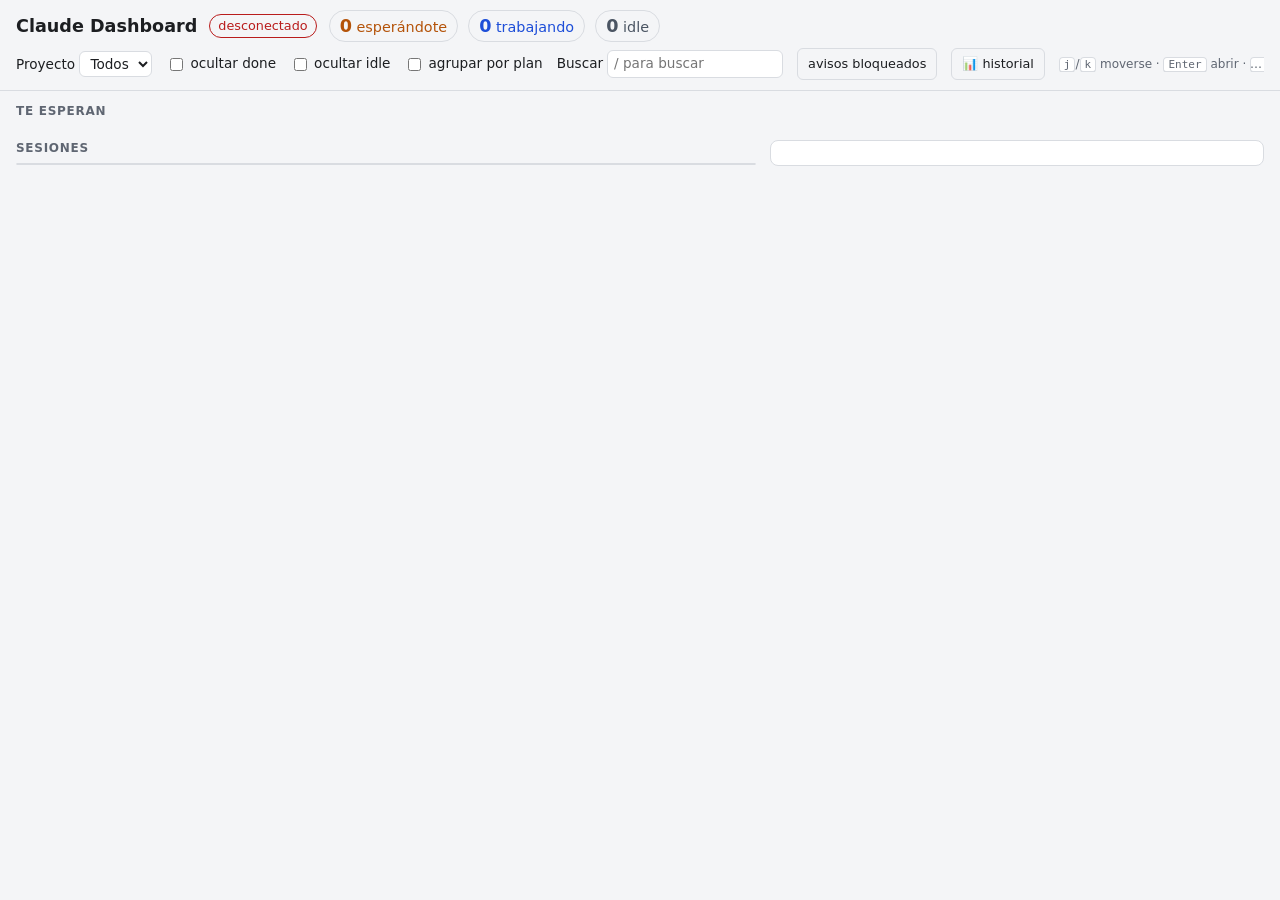
==== commit 071d1bff: "feat(web): fila de una linea, lista al 60%, encabezado en dos renglones y timeline alta" ====
--- a/web/index.html
+++ b/web/index.html
@@ -13,12 +13,12 @@
     <div class="top-row">
       <h1>Claude Dashboard</h1>
       <span id="conn" class="conn conn-off" role="status" aria-live="polite">conectando…</span>
-    </div>
-    <div class="counters" aria-label="Resumen">
-      <button type="button" id="c-waiting" class="counter c-waiting" aria-pressed="false" title="Filtrar por este estado (1)"><b id="n-waiting">0</b> esperándote</button>
-      <button type="button" id="c-busy" class="counter c-busy" aria-pressed="false" title="Filtrar por este estado (2)"><b id="n-busy">0</b> trabajando</button>
-      <button type="button" id="c-idle" class="counter c-idle" aria-pressed="false" title="Filtrar por este estado (3)"><b id="n-idle">0</b> idle</button>
-      <span id="today" class="today" hidden></span>
+      <div class="counters" aria-label="Resumen">
+        <button type="button" id="c-waiting" class="counter c-waiting" aria-pressed="false" title="Filtrar por este estado (1)"><b id="n-waiting">0</b> esperándote</button>
+        <button type="button" id="c-busy" class="counter c-busy" aria-pressed="false" title="Filtrar por este estado (2)"><b id="n-busy">0</b> trabajando</button>
+        <button type="button" id="c-idle" class="counter c-idle" aria-pressed="false" title="Filtrar por este estado (3)"><b id="n-idle">0</b> idle</button>
+        <span id="today" class="today" hidden></span>
+      </div>
     </div>
     <div class="filters">
       <label>Proyecto
--- a/web/app.css
+++ b/web/app.css
@@ -66,13 +66,13 @@
   background: var(--bg);
   border-bottom: 1px solid var(--border);
 }
-.top-row { display: flex; align-items: center; gap: 12px; }
+.top-row { display: flex; align-items: center; gap: 6px 12px; flex-wrap: wrap; }
 h1 { margin: 0; font-size: 1.1rem; }
 .conn { font-size: 0.8rem; padding: 2px 8px; border-radius: 999px; border: 1px solid currentColor; }
 .conn-on { color: var(--ok); }
 .conn-off { color: var(--bad); }
 
-.counters { display: flex; flex-wrap: wrap; align-items: center; gap: 6px 10px; margin: 8px 0; font-size: 0.9rem; }
+.counters { display: flex; flex-wrap: wrap; align-items: center; gap: 6px 10px; margin: 0; font-size: 0.9rem; }
 .counter b { font-size: 1.1rem; }
 .c-waiting { color: var(--waiting); }
 .c-busy { color: var(--busy); }
@@ -81,7 +81,7 @@
 .today b { color: var(--fg); }
 .num { font-variant-numeric: tabular-nums; }
 
-.filters { display: flex; flex-wrap: wrap; align-items: center; gap: 8px 14px; font-size: 0.85rem; }
+.filters { display: flex; flex-wrap: wrap; align-items: center; gap: 8px 14px; font-size: 0.85rem; margin-top: 6px; }
 .filters select {
   font: inherit;
   color: var(--fg);
@@ -100,7 +100,7 @@
   border: 1px solid var(--border);
   border-radius: 6px;
   padding: 3px 6px;
-  width: 14rem;
+  width: 11rem;
   max-width: 55vw;
 }
 kbd {
@@ -114,6 +114,12 @@
   color: var(--muted);
 }
 .kbd-hint { color: var(--muted); font-size: 0.75rem; }
+/* escritorio: dos renglones fijos; la ayuda de teclado se recorta antes de bajar a un tercero */
+@media (min-width: 761px) {
+  .top-row, .filters { flex-wrap: nowrap; }
+  .filters > * { flex: none; }
+  .filters .kbd-hint { flex: 1 1 0; min-width: 0; margin-left: auto; text-align: right; white-space: nowrap; overflow: hidden; text-overflow: ellipsis; }
+}
 
 button {
   font: inherit;
@@ -150,16 +156,20 @@
   gap: 4px;
   min-width: 0;
 }
-.ask-card header { display: flex; gap: 8px; align-items: baseline; }
-.ask-card header strong { flex: 1; min-width: 0; overflow-wrap: anywhere; }
-.ask-q { background: var(--waiting-bg); color: var(--waiting); border-radius: 6px; padding: 5px 9px; overflow-wrap: anywhere; max-height: 7em; overflow: auto; }
+.ask-card header { display: flex; gap: 8px; align-items: center; min-width: 0; }
+.ask-card header strong { flex: 1 1 0; min-width: 0; }
+.ask-card header .meta { flex: 0 1 auto; min-width: 0; display: block; max-width: 16ch; }
+.ask-card header .help, .ask-card header .ask-actions { flex: none; white-space: nowrap; }
+.ask-q { background: var(--waiting-bg); color: var(--waiting); border-radius: 6px; padding: 3px 8px; white-space: nowrap; overflow: hidden; text-overflow: ellipsis; min-width: 0; }
 .ask-q .lbl { font-weight: 700; margin-right: 4px; }
-.ask-actions { display: flex; flex-wrap: wrap; gap: 6px; }
+.ask-actions { display: flex; gap: 6px; }
 .inbox-empty { color: var(--muted); margin: 0; padding: 4px 0; }
+.inbox.empty { display: flex; flex-wrap: wrap; gap: 4px 10px; align-items: baseline; }
+.inbox.empty h2, .inbox.empty .inbox-empty { margin: 0; padding: 0; }
 .help { color: var(--muted); font-size: 0.75rem; overflow-wrap: anywhere; }
 
 /* ---- lista + detalle ---- */
-.split { display: grid; grid-template-columns: minmax(0, 5fr) minmax(0, 6fr); gap: 14px; align-items: start; }
+.split { display: grid; grid-template-columns: minmax(0, 3fr) minmax(0, 2fr); gap: 14px; align-items: start; }
 .list { min-width: 0; }
 .rows { background: var(--card); border: 1px solid var(--border); border-radius: 8px; overflow: hidden; }
 
@@ -171,24 +181,26 @@
 .bar > i.warn { background: var(--bad); }
 
 .row {
-  display: grid;
-  grid-template-columns: 10px minmax(0, 1fr) auto;
-  gap: 2px 10px;
-  align-items: start;
+  display: flex;
+  align-items: center;
+  gap: 8px;
+  box-sizing: border-box;
   width: 100%;
+  height: 28px;
   min-height: 0;
-  padding: 6px 12px;
+  padding: 0 12px;
   text-align: left;
   background: none;
   border: 0;
   border-top: 1px solid var(--border);
   border-radius: 0;
+  line-height: 1.4;
 }
 .group-h + .row, .rows > .row:first-child { border-top: 0; }
 .row:hover { background: var(--hover); }
 .row[aria-selected="true"] { background: var(--hover); box-shadow: inset 3px 0 0 var(--accent); }
 .row:focus-visible { outline-offset: -2px; }
-.dot { width: 10px; height: 10px; border-radius: 50%; margin-top: 4px; }
+.dot { flex: none; width: 10px; height: 10px; border-radius: 50%; }
 .d-waiting, .d-blocked { background: var(--waiting); }
 .d-busy { background: var(--busy); animation: pulse 1.6s ease-in-out infinite; }
 .d-idle { background: var(--idle-bg); border: 2px solid var(--idle); }
@@ -196,18 +208,14 @@
 @keyframes pulse { 50% { opacity: 0.35; } }
 @media (prefers-reduced-motion: reduce) { .d-busy { animation: none; } }
 
-.row-main { min-width: 0; display: grid; gap: 1px; }
-.row-title { font-weight: 600; white-space: nowrap; overflow: hidden; text-overflow: ellipsis; }
-.row-sub { color: var(--muted); font-size: 0.78rem; white-space: nowrap; overflow: hidden; text-overflow: ellipsis; }
-.row-side { display: grid; justify-items: end; gap: 1px; color: var(--muted); font-size: 0.75rem; white-space: nowrap; }
-.row-st { font-weight: 600; }
-.st-waiting, .st-blocked { color: var(--waiting); }
-.st-busy { color: var(--busy); }
-.st-idle { color: var(--idle); }
-.st-done { color: var(--done); }
-.ctx { width: 54px; }
+.row-title { flex: 1 1 0; min-width: 0; font-weight: 600; white-space: nowrap; overflow: hidden; text-overflow: ellipsis; }
+.row-proj { flex: 0 1 auto; min-width: 0; max-width: 14ch; color: var(--muted); font-size: 0.78rem; white-space: nowrap; overflow: hidden; text-overflow: ellipsis; }
+.row-when { flex: none; color: var(--muted); font-size: 0.75rem; white-space: nowrap; }
 
 .chips { display: flex; flex-wrap: wrap; gap: 4px; }
+.row .chips { flex: none; flex-wrap: nowrap; min-width: 0; }
+.row .chip { max-width: 18ch; }
+.chip.more { background: transparent; border: 1px solid var(--border); color: var(--muted); }
 .chip { font-size: 0.72rem; line-height: 1.5; padding: 0 6px; border-radius: 4px; background: var(--idle-bg); color: var(--idle); white-space: nowrap; max-width: 100%; overflow: hidden; text-overflow: ellipsis; }
 .chip.err { background: var(--warn-bg); color: var(--warn); font-weight: 600; }
 .chip.warn { background: var(--stale-bg); color: var(--stale); }
@@ -270,14 +278,13 @@
 
 .section-lbl { display: block; font-size: 0.72rem; font-weight: 700; text-transform: uppercase; letter-spacing: 0.05em; color: var(--muted); margin-bottom: 4px; }
 .tl-wrap { min-width: 0; }
-.tl-wrap .events { max-height: 220px; overflow-y: auto; }
 .tl-wrap .empty { text-align: left; font-size: 0.85rem; }
-.events { list-style: none; margin: 0; padding: 0; display: flex; flex-direction: column; gap: 6px; }
-.ev { display: flex; flex-wrap: wrap; gap: 2px 8px; font-size: 0.85rem; min-width: 0; }
+.events { list-style: none; margin: 0; padding: 0; display: flex; flex-direction: column; gap: 4px; }
+.ev { display: flex; flex-wrap: wrap; align-items: baseline; gap: 0 8px; font-size: 0.85rem; min-width: 0; }
 .ev-at, .ev-kind { color: var(--muted); font-size: 0.75rem; }
 .ev-kind { text-transform: uppercase; letter-spacing: 0.03em; }
-.ev-text { flex-basis: 100%; white-space: pre-wrap; overflow-wrap: anywhere; max-height: 8em; overflow: auto; }
-.ev-tool .ev-text { font-family: var(--mono); font-size: 0.8rem; }
+.ev-text { flex: 1 1 12ch; min-width: 0; white-space: pre-wrap; overflow-wrap: anywhere; max-height: 4.2em; overflow: auto; }
+.ev-tool .ev-text { font-family: var(--mono); font-size: 0.8rem; white-space: normal; display: -webkit-box; -webkit-line-clamp: 2; -webkit-box-orient: vertical; overflow: hidden; }
 .ev-prompt .ev-text { font-weight: 600; }
 
 .actions { display: flex; flex-wrap: wrap; gap: 6px; }
@@ -332,15 +339,30 @@
   body.phone-detail .list, body.phone-detail .inbox, body.phone-detail .top .filters, body.phone-detail .top .counters { display: none; }
   body.phone-detail .detail { display: grid; }
   .back { display: inline-block; }
-  .kbd-hint, .ctx { display: none; }
+  .kbd-hint { display: none; }
+  .row-proj { display: none; }
   .qr-box { grid-template-columns: minmax(0, 1fr); justify-items: center; }
 }
 
-/* franja compacta: deja lugar a la lista */
-.ask-card { grid-template-columns: minmax(0, 1fr) auto; align-items: center; gap: 2px 8px; padding: 6px 10px; }
-.ask-card header, .ask-q { grid-column: 1 / -1; }
-.ask-card .meta { overflow: hidden; white-space: nowrap; text-overflow: ellipsis; display: block; }
-.ask-q { display: -webkit-box; -webkit-line-clamp: 2; line-clamp: 2; -webkit-box-orient: vertical; overflow: hidden; max-height: none; padding: 3px 8px; }
+/* franja compacta (DD-37): dos renglones por tarjeta */
+.ask-card { gap: 3px; padding: 5px 10px; }
+.ask-card .meta { overflow: hidden; white-space: nowrap; text-overflow: ellipsis; }
+.ask-card header strong { overflow: hidden; white-space: nowrap; text-overflow: ellipsis; }
 .ask-q .lbl { display: inline; }
-.ask-card header strong { overflow: hidden; white-space: nowrap; text-overflow: ellipsis; }
-.ask-actions button { min-height: 26px; padding: 1px 8px; }
+.ask-actions button { min-height: 24px; padding: 0 8px; }
+
+/* PLAN-008: datos de sesión */
+.chip.sub { background: var(--busy-bg); color: var(--busy); }
+.chip.pr { background: var(--done-bg); color: var(--done); }
+.chip.lines .add { color: var(--done); }
+.chip.lines .del { color: var(--bad); }
+.away { border-left: 3px solid var(--busy); padding: 6px 10px; background: var(--busy-bg); border-radius: 0 6px 6px 0; font-size: 0.85rem; overflow-wrap: anywhere; min-width: 0; }
+.away .lbl { display: block; font-size: 0.72rem; font-weight: 700; text-transform: uppercase; letter-spacing: 0.05em; color: var(--busy); margin-bottom: 2px; }
+.stats { display: flex; flex-wrap: wrap; gap: 6px 16px; }
+.stat { display: flex; flex-direction: column; min-width: 0; }
+.stat-k { font-size: 0.72rem; color: var(--muted); }
+.stat-v { font-size: 0.9rem; font-weight: 600; }
+.stat.warn .stat-v { color: var(--stale); }
+.links { display: flex; flex-wrap: wrap; gap: 4px 12px; min-width: 0; }
+.links .section-lbl { flex-basis: 100%; }
+.links a { color: var(--accent, var(--busy)); overflow-wrap: anywhere; min-width: 0; }
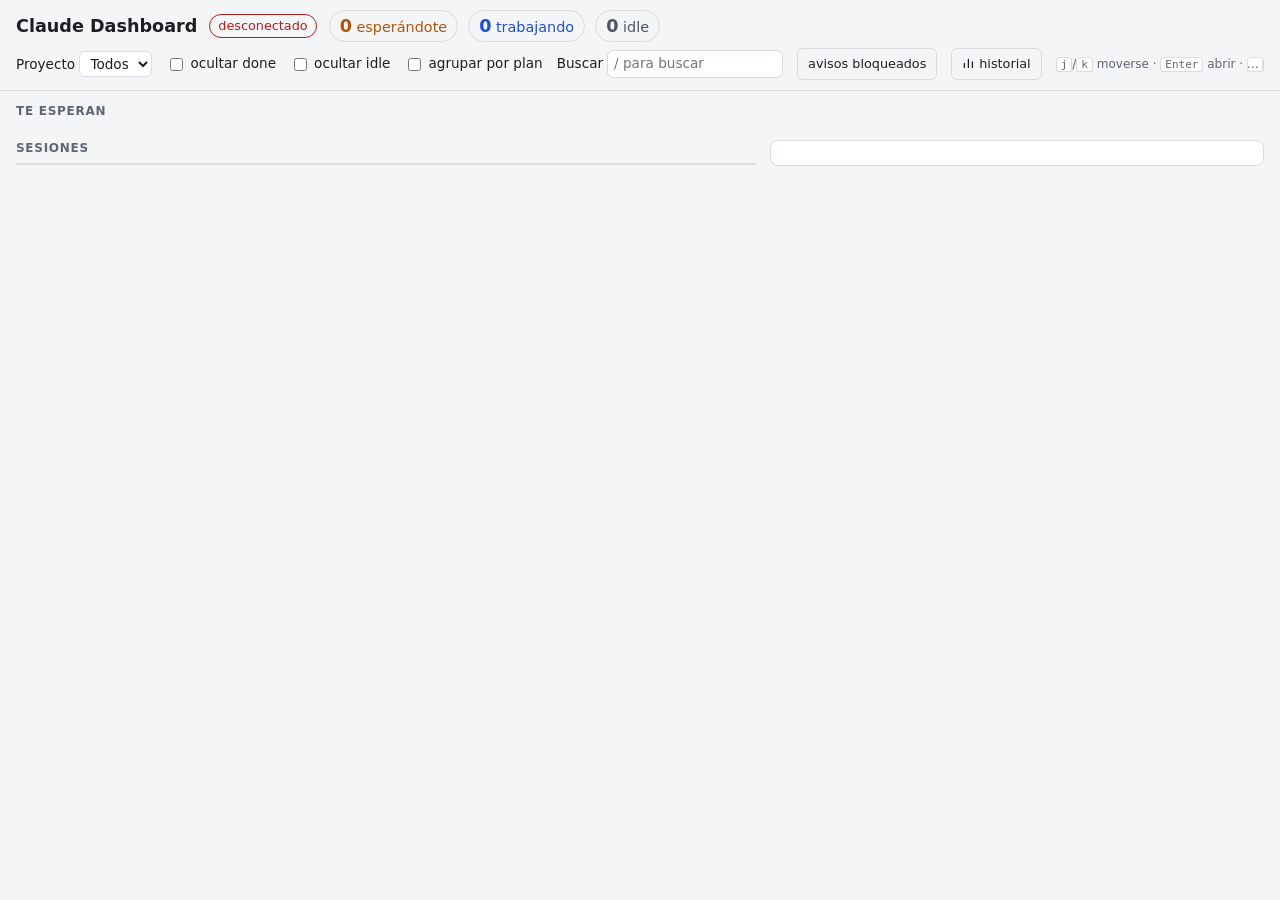
==== commit 6476a0b2: "feat(web): íconos SVG propios en vez de emoji que se ven como ▯ (DD-42)" ====
--- a/web/index.html
+++ b/web/index.html
@@ -17,6 +17,8 @@
         <button type="button" id="c-waiting" class="counter c-waiting" aria-pressed="false" title="Filtrar por este estado (1)"><b id="n-waiting">0</b> esperándote</button>
         <button type="button" id="c-busy" class="counter c-busy" aria-pressed="false" title="Filtrar por este estado (2)"><b id="n-busy">0</b> trabajando</button>
         <button type="button" id="c-idle" class="counter c-idle" aria-pressed="false" title="Filtrar por este estado (3)"><b id="n-idle">0</b> idle</button>
+        <button type="button" id="btn-done" class="counter-link" hidden title="Ir al grupo de terminadas"><b id="n-done">0</b> terminadas</button>
+        <button type="button" id="btn-abandoned" class="counter-link" hidden title="Ir al grupo de abandonadas"><b id="n-abandoned">0</b> abandonadas</button>
         <span id="today" class="today" hidden></span>
       </div>
     </div>
@@ -31,14 +33,14 @@
         <input type="search" id="f-search" placeholder="/ para buscar" autocomplete="off" spellcheck="false">
       </label>
       <button type="button" id="btn-notify" aria-pressed="false">activar avisos</button>
-      <button type="button" id="btn-history">📊 historial</button>
+      <button type="button" id="btn-history"><svg class="icon" viewBox="0 0 16 16" aria-hidden="true" focusable="false" fill="none" stroke="currentColor" stroke-width="1.6" stroke-linecap="round"><path d="M3 13V8M8 13V3M13 13V6"/></svg> historial</button>
       <span class="kbd-hint"><kbd>j</kbd>/<kbd>k</kbd> moverse · <kbd>Enter</kbd> abrir · <kbd>1</kbd><kbd>2</kbd><kbd>3</kbd> filtrar · <kbd>/</kbd> buscar · <kbd>Esc</kbd> volver</span>
     </div>
   </header>
   <main>
     <section class="inbox" aria-labelledby="inbox-title">
       <h2 id="inbox-title">Te esperan</h2>
-      <div id="inbox-items" class="inbox-items"></div>
+      <div id="inbox-items" class="inbox-items" role="listbox" aria-label="Te esperan"></div>
     </section>
     <p id="empty" class="empty" hidden>No hay sesiones para mostrar.</p>
     <div class="split">
--- a/web/app.css
+++ b/web/app.css
@@ -156,6 +156,9 @@
   gap: 4px;
   min-width: 0;
 }
+.ask-card { cursor: pointer; }
+.ask-card[aria-selected="true"] { background: var(--hover); box-shadow: inset 0 0 0 2px var(--accent); }
+.ask-card:focus-visible { outline-offset: 2px; }
 .ask-card header { display: flex; gap: 8px; align-items: center; min-width: 0; }
 .ask-card header strong { flex: 1 1 0; min-width: 0; }
 .ask-card header .meta { flex: 0 1 auto; min-width: 0; display: block; max-width: 16ch; }
@@ -220,8 +223,13 @@
 .chip.err { background: var(--warn-bg); color: var(--warn); font-weight: 600; }
 .chip.warn { background: var(--stale-bg); color: var(--stale); }
 
-.fold { border-top: 1px solid var(--border); }
-.fold-toggle { width: 100%; text-align: left; white-space: normal; border: 0; border-radius: 0; background: var(--bg); color: var(--muted); padding: 8px 12px; }
+.fold, .status-group { border-top: 1px solid var(--border); }
+.rows > :first-child { border-top: 0; }
+.status-h { display: block; padding: 4px 12px; border-top: 0; }
+.fold-toggle { width: 100%; text-align: left; white-space: nowrap; overflow: hidden; text-overflow: ellipsis; border: 0; border-radius: 0; background: var(--bg); color: var(--muted); padding: 4px 12px; font-weight: 600; }
+button.counter-link { font-size: 0.85rem; padding: 2px 8px; border-radius: 999px; background: none; color: var(--muted); border-color: var(--border); }
+button.counter-link[hidden] { display: none; }
+button.counter-link b { font-size: 1rem; color: var(--fg); }
 .fold .row { opacity: 0.75; }
 .group-tokens { font-weight: 400; }
 
@@ -247,6 +255,7 @@
 .pill.s-busy { color: var(--busy); background: var(--busy-bg); }
 .pill.s-idle { color: var(--idle); background: var(--idle-bg); }
 .pill.s-done { color: var(--done); background: var(--done-bg); }
+.icon { width: 1em; height: 1em; vertical-align: -0.125em; flex-shrink: 0; }
 .meta { display: flex; flex-wrap: wrap; gap: 2px 10px; font-size: 0.8rem; color: var(--muted); }
 .meta span { overflow-wrap: anywhere; }
 .branch { font-family: var(--mono); font-size: 0.75rem; color: var(--muted); overflow: hidden; text-overflow: ellipsis; white-space: nowrap; max-width: 100%; }
@@ -366,3 +375,13 @@
 .links { display: flex; flex-wrap: wrap; gap: 4px 12px; min-width: 0; }
 .links .section-lbl { flex-basis: 100%; }
 .links a { color: var(--accent, var(--busy)); overflow-wrap: anywhere; min-width: 0; }
+
+/* DD-40: chip "×N" de repetidos y sección "Copias" del detalle */
+.chip.rep { background: var(--border); color: var(--fg); font-weight: 700; flex-shrink: 0; }
+.copies { display: flex; flex-direction: column; gap: 2px; }
+.copy-item { display: flex; gap: 10px; align-items: baseline; width: 100%; text-align: left; padding: 3px 8px; border: 1px solid var(--border); border-radius: 4px; background: transparent; color: inherit; font: inherit; font-size: 0.82rem; cursor: pointer; }
+.copy-item:hover { background: var(--idle-bg); }
+.copy-item.current { border-color: var(--accent); font-weight: 600; }
+.copy-st { font-weight: 600; }
+.copy-when, .copy-pid { color: var(--muted); }
+.copy-now { margin-left: auto; font-size: 0.72rem; color: var(--muted); text-transform: uppercase; }
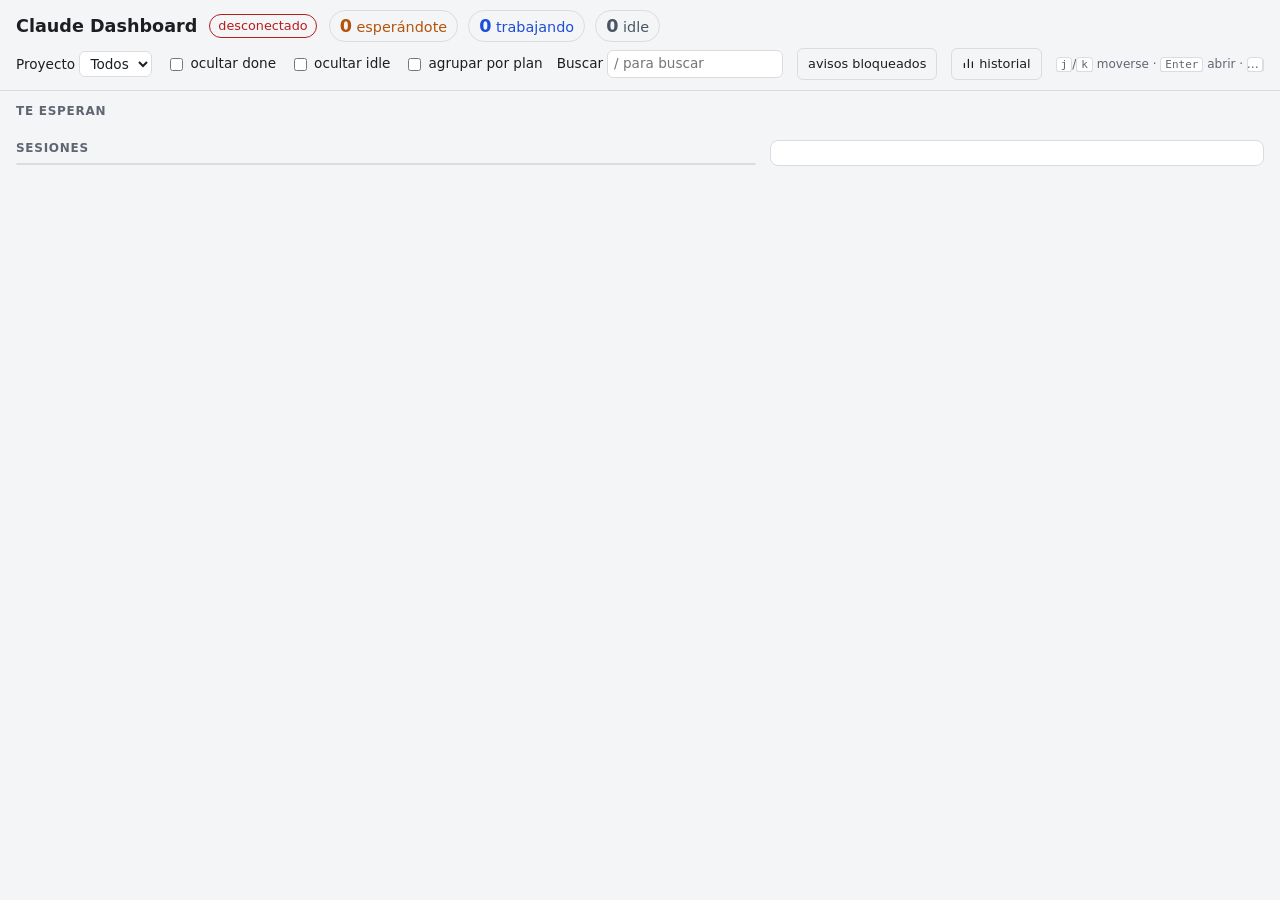
==== commit a17178b5: "feat(web): PWA con manifest, íconos y service worker de push (DD-54)" ====
--- a/web/index.html
+++ b/web/index.html
@@ -7,6 +7,11 @@
   <title>Claude Dashboard</title>
   <link rel="icon" href="data:image/svg+xml,%3Csvg xmlns=%27http://www.w3.org/2000/svg%27 viewBox=%270 0 16 16%27%3E%3Ccircle cx=%278%27 cy=%278%27 r=%277%27 fill=%27%23d97757%27/%3E%3C/svg%3E">
   <link rel="stylesheet" href="app.css">
+  <link rel="manifest" href="manifest.webmanifest">
+  <link rel="apple-touch-icon" href="icons/apple-touch-icon.png">
+  <meta name="theme-color" content="#f4f5f7" media="(prefers-color-scheme: light)">
+  <meta name="theme-color" content="#121418" media="(prefers-color-scheme: dark)">
+  <meta name="apple-mobile-web-app-capable" content="yes">
 </head>
 <body>
   <header class="top">
